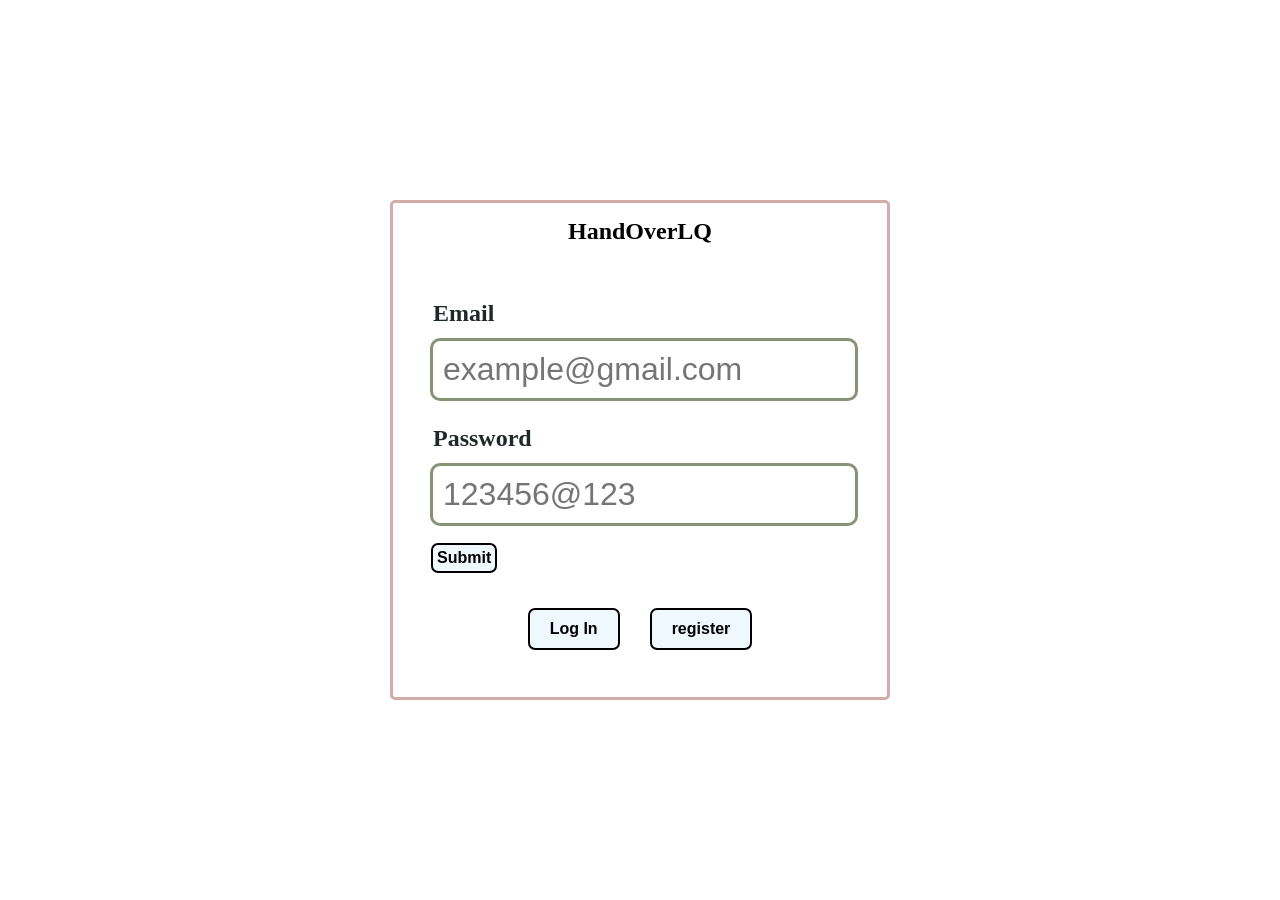
==== index.html @ 6b8fb601 "Initial commit for HandOverIQ frontend" ====
<!DOCTYPE html>
<html lang="en">
<head>
    <meta charset="UTF-8">
    <meta name="viewport" content="width=device-width, initial-scale=1.0">
    <title>HandOverIQ</title>
    <link rel="stylesheet" href="css/style.css">
</head>
<body>
    
    <div class="container">
        <h2>HandOverLQ</h2>


         <!-- for log In users -->
        <form class="login-form" id="loginForm">
           <div class="email">
             <label for="email" >Email</label>
             <input type="email" name="email" id="emailInput" placeholder="example@gmail.com" required>
           </div>

           <div class="password">
            <label for="password">Password</label>
            <input type="password" name="password" id="inputpassword" placeholder="123456@123" required>
           </div>

           <!-- Login ke liye naya Submit button -->
           <button type="submit" class="submit-btn">Submit</button>

        </form>


         <!-- for register users -->
        <form class="register-form hidden" id="registerForm">

            <div class="name">
             <label for="nameInput">Name</label>
             <input type="text" name="name" id="nameInput" placeholder="Enter name" required>
             </div>

             <div class="email">
             <label for="email" >Email</label>
             <input type="email" name="email" id="regEmailInput" placeholder="example@gmail.com" required>
             </div>

           <div class="password">
            <label for="password">Password</label>
            <input type="password" name="password" id="regPasswordInput" placeholder="123456@123" required>
           </div>

           <!-- Login ke liye naya Submit button -->
           <button type="submit" class="submit-btn">Submit</button>

        </form>
        
        <div class="btn-grp">
             <button id="showLoginBtn">Log In</button>
             <button id="showRegisterBtn">register</button> 
        </div>

    </div>


   <script src="javaScript/app.js"></script>
</body>
</html>
---- css/style.css ----
* {
    padding: 0;
    margin: 0;
    box-sizing: border-box;
}

body {
    display: flex;
    justify-content: center; 
    align-items: center;     
    height: 100vh;           
    margin: 0;               
}

.container {
    width: 500px;
    height: 500px;
    border: 3px solid rgb(209, 172, 172);
    border-radius: 5px;
    display: flex;
    flex-direction: column;
    align-items: center;
}

h2 {
    text-align: center;
    padding: 10px;
    margin: 5px;
}

.login-form {
    margin: 10px;
    padding: 15px;
}

.email {
    display: flex;
    flex-direction: column;
    justify-content: center;
    margin: 3px;
    padding: 5px;
    
}

.name {
    display: flex;
    flex-direction: column;
    justify-content: center;
    margin: 3px;
    padding: 5px;
    
}

.password {
    display: flex;
    flex-direction: column;
    justify-content: center;
    margin: 3px;
    padding: 5px;
}

label {
    color: rgb(32, 40, 40);
    font-weight: 900;
    font-style:normal;
    font-size: x-large;
    padding: 7px;
}

input {
    width: 100%;
    border: 3px solid rgb(135, 147, 117);
    border-radius: 10px;
    font-size: xx-large;
    box-sizing: border-box;
    margin: 4px;
    padding: 10px;
}

input:focus {
    outline: none;
    border: 3px solid #007BFF;
    box-shadow: 0 0 5px rgba(0, 123, 255, 0.3);
}

.btn-grp {
    display: flex;
    gap: 20px;
    justify-content: center;
}

button {
    font-size: 16px; 
    padding: 10px 20px; 
    margin: 5px; 
    color: black; 
    background-color: aliceblue;
    border: 2px solid black;
    border-radius: 7px;
    cursor: pointer; /* Clickable feel ke liye */
    font-weight: bold; /* Text thoda ubhar ke aayega */
    transition: 0.3s ease; /* Hover effect ko smooth karega */
}

/* Jab mouse button ke upar jayega */
button:hover {
    background-color: black;
    color: aliceblue;
}


/* .register-form {
    display: none;
} */
 

.hidden {
    display: none;
}

/* .login-form {
    display: none;
} */

.submit-btn {
    font-size: 16px; 
    padding: 4px; 
    margin-left: 13px; 
    color: black; 
    background-color: aliceblue;
    border: 2px solid black;
    border-radius: 7px;
    cursor: pointer; /* Clickable feel ke liye */
    font-weight: bold; /* Text thoda ubhar ke aayega */
    transition: 0.3s ease; /* Hover effect ko smooth karega */
}

.submit-btn:hover {
    background-color: #c5d8ed; /* Thoda sa dark shade ho jayega */
}

/* Jab user click karke dabayega */
.submit-btn:active {
    transform: scale(0.96); /* Click karte hi button halka sa andar dabega */
}
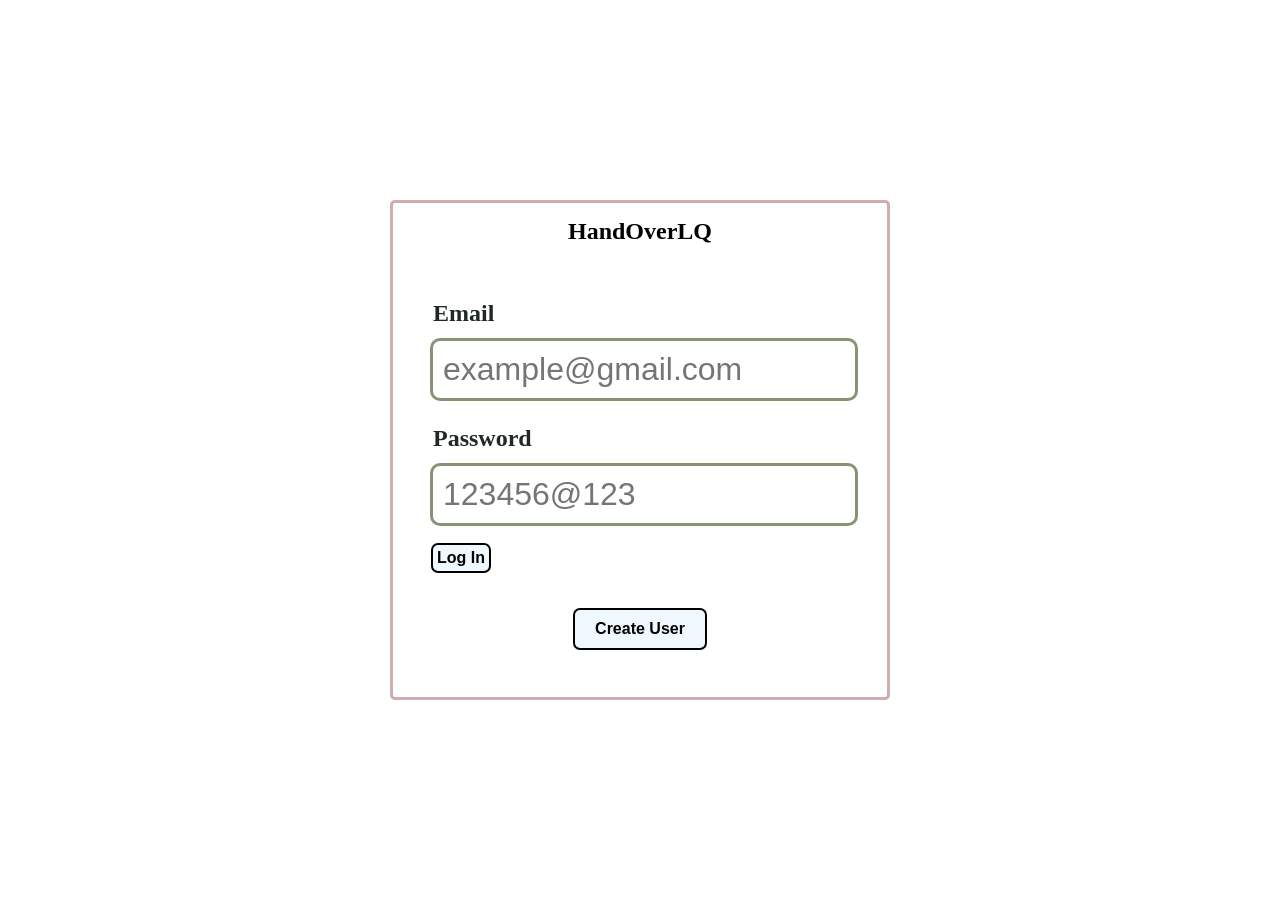
==== commit b0ebe937: "fix: the registeration form:" ====
--- a/index.html
+++ b/index.html
@@ -25,7 +25,7 @@
            </div>
 
            <!-- Login ke liye naya Submit button -->
-           <button type="submit" class="submit-btn">Submit</button>
+           <button type="submit" class="submit-btn">Log In</button>
 
         </form>
 
@@ -49,13 +49,12 @@
            </div>
 
            <!-- Login ke liye naya Submit button -->
-           <button type="submit" class="submit-btn">Submit</button>
+           <button type="submit" class="submit-btn">Create User</button>
 
         </form>
         
         <div class="btn-grp">
-             <button id="showLoginBtn">Log In</button>
-             <button id="showRegisterBtn">register</button> 
+             <button type="button" id="toggleBtn">Create User</button> 
         </div>
 
     </div>
--- a/css/style.css
+++ b/css/style.css
@@ -118,6 +118,10 @@
     display: none;
 }
 
+/* #showLoginBtn {
+    display: none;
+} */
+
 /* .login-form {
     display: none;
 } */
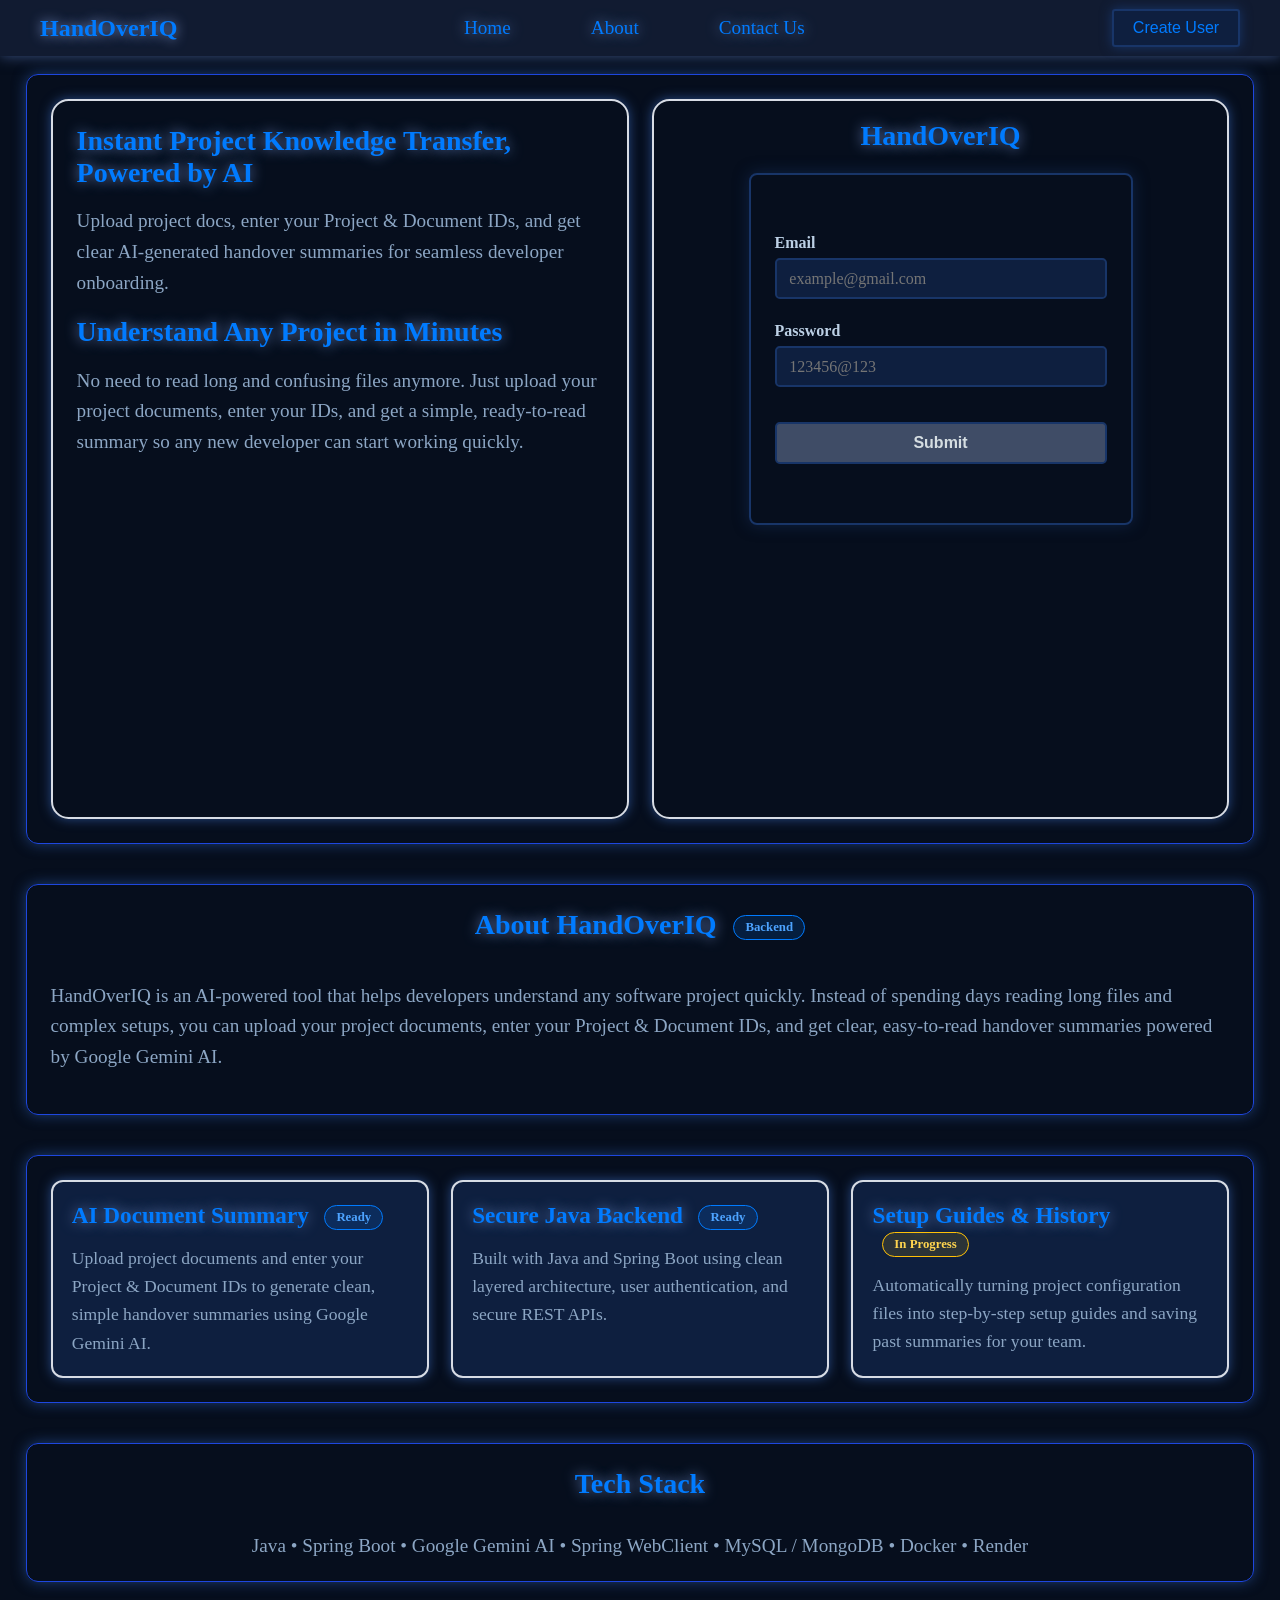
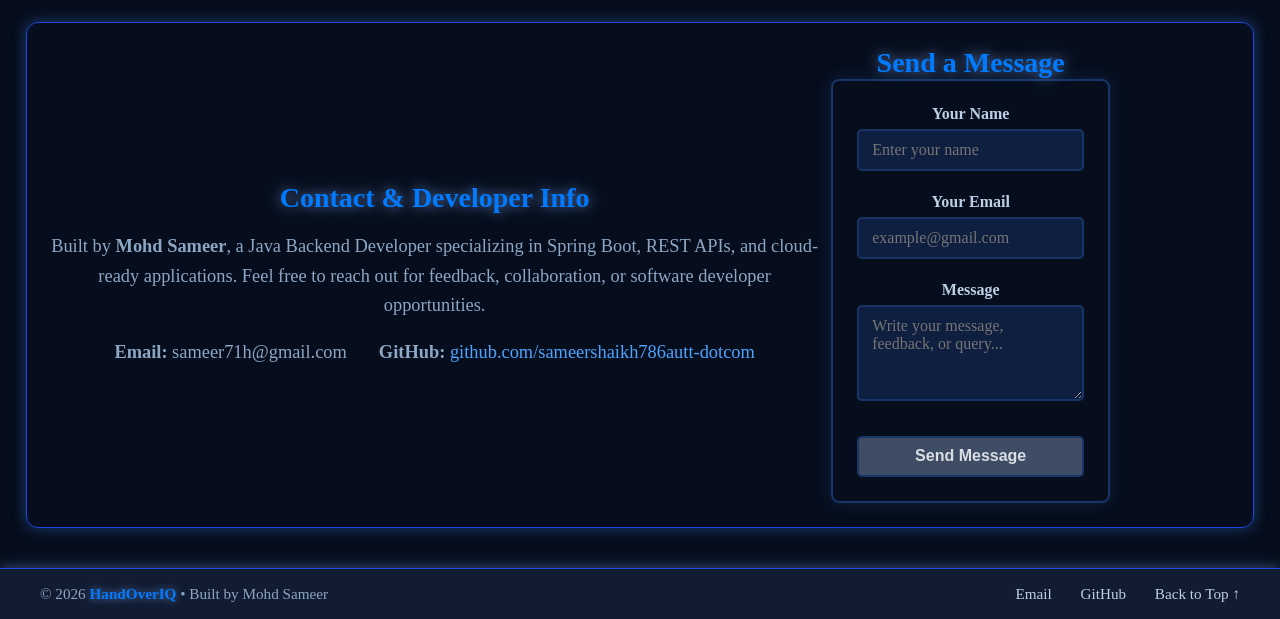
==== commit 62d028e3: "Update full UI for better experience" ====
--- a/index.html
+++ b/index.html
@@ -1,65 +1,250 @@
-<!DOCTYPE html>
+<!doctype html>
 <html lang="en">
-<head>
-    <meta charset="UTF-8">
-    <meta name="viewport" content="width=device-width, initial-scale=1.0">
+  <head>
+    <meta charset="UTF-8" />
+    <meta name="viewport" content="width=device-width, initial-scale=1.0" />
     <title>HandOverIQ</title>
-    <link rel="stylesheet" href="css/style.css">
-</head>
-<body>
-    
-    <div class="container">
-        <h2>HandOverLQ</h2>
-
-
-         <!-- for log In users -->
-        <form class="login-form" id="loginForm">
-           <div class="email">
-             <label for="email" >Email</label>
-             <input type="email" name="email" id="emailInput" placeholder="example@gmail.com" required>
-           </div>
-
-           <div class="password">
-            <label for="password">Password</label>
-            <input type="password" name="password" id="inputpassword" placeholder="123456@123" required>
-           </div>
-
-           <!-- Login ke liye naya Submit button -->
-           <button type="submit" class="submit-btn">Log In</button>
-
-        </form>
-
-
-         <!-- for register users -->
-        <form class="register-form hidden" id="registerForm">
-
+    <link rel="stylesheet" href="css/style.css" />
+  </head>
+  <body>
+    <header id="main-header">
+      <h2 id="handOver">HandOverIQ</h2>
+      <nav id="nav-bar">
+        <ul id="nav-content">
+          <li><a href="#home">Home</a></li>
+          <li><a href="#about">About</a></li>
+          <li><a href="#contact">Contact Us</a></li>
+        </ul>
+      </nav>
+      <button type="button" id="toggleBtn">Create User</button>
+    </header>
+
+    <main id="container">
+      <!-- HOME SECTION -->
+      <section id="home" class="card">
+        <div id="hero-text">
+          <h1 id="main-heading" class="heading">
+            Instant Project Knowledge Transfer, Powered by AI
+          </h1>
+          <p id="main-para" class="para">
+            Upload project docs, enter your Project & Document IDs, and get
+            clear AI-generated handover summaries for seamless developer
+            onboarding.
+          </p>
+          <h2 id="sub-heading" class="heading">
+            Understand Any Project in Minutes
+          </h2>
+          <p id="sub-para" class="para">
+            No need to read long and confusing files anymore. Just upload your
+            project documents, enter your IDs, and get a simple, ready-to-read
+            summary so any new developer can start working quickly.
+          </p>
+        </div>
+
+        <div id="hero-form">
+          <!-- Login Form -->
+          <h2 id="form-heading">HandOverIQ</h2>
+          <form class="login-form" id="loginForm">
+            <div class="email">
+              <label for="emailInput">Email</label>
+              <input
+                type="email"
+                name="email"
+                id="emailInput"
+                placeholder="example@gmail.com"
+                required
+              />
+            </div>
+
+            <div class="password">
+              <label for="inputpassword">Password</label>
+              <input
+                type="password"
+                name="password"
+                id="inputpassword"
+                placeholder="123456@123"
+                required
+              />
+            </div>
+
+            <button type="submit" class="submit-btn" id="logIn-btn">
+              Submit
+            </button>
+          </form>
+
+          <!-- Register Form -->
+          <form class="register-form hidden" id="registerForm">
             <div class="name">
-             <label for="nameInput">Name</label>
-             <input type="text" name="name" id="nameInput" placeholder="Enter name" required>
-             </div>
-
-             <div class="email">
-             <label for="email" >Email</label>
-             <input type="email" name="email" id="regEmailInput" placeholder="example@gmail.com" required>
-             </div>
-
-           <div class="password">
-            <label for="password">Password</label>
-            <input type="password" name="password" id="regPasswordInput" placeholder="123456@123" required>
-           </div>
-
-           <!-- Login ke liye naya Submit button -->
-           <button type="submit" class="submit-btn">Create User</button>
-
-        </form>
-        
-        <div class="btn-grp">
-             <button type="button" id="toggleBtn">Create User</button> 
-        </div>
-
-    </div>
-
-
-   <script src="javaScript/app.js"></script>
-</body>
-</html>+              <label for="nameInput">Name</label>
+              <input
+                type="text"
+                name="name"
+                id="nameInput"
+                placeholder="Enter name"
+                required
+              />
+            </div>
+
+            <div class="email">
+              <label for="regEmailInput">Email</label>
+              <input
+                type="email"
+                name="email"
+                id="regEmailInput"
+                placeholder="example@gmail.com"
+                required
+              />
+            </div>
+
+            <div class="password">
+              <label for="regPasswordInput">Password</label>
+              <input
+                type="password"
+                name="password"
+                id="regPasswordInput"
+                placeholder="123456@123"
+                required
+              />
+            </div>
+
+            <button type="submit" class="submit-btn" id="create-btn">
+              Create User
+            </button>
+          </form>
+        </div>
+      </section>
+
+      <!-- ABOUT SECTION -->
+      <section id="about" class="card">
+        <h2 class="heading" id="heading-about">
+          About HandOverIQ <span class="status-badge">Backend </span>
+        </h2>
+        <p id="para-about" class="para">
+          HandOverIQ is an AI-powered tool that helps developers understand any
+          software project quickly. Instead of spending days reading long files
+          and complex setups, you can upload your project documents, enter your
+          Project & Document IDs, and get clear, easy-to-read handover summaries
+          powered by Google Gemini AI.
+        </p>
+      </section>
+
+      <!-- ABOUT FEATURE CARDS -->
+      <section id="about-card" class="card">
+        <div class="sec-card">
+          <h2>AI Document Summary <span class="status-badge">Ready</span></h2>
+          <p>
+            Upload project documents and enter your Project & Document IDs to
+            generate clean, simple handover summaries using Google Gemini AI.
+          </p>
+        </div>
+        <div class="sec-card">
+          <h2>Secure Java Backend <span class="status-badge">Ready</span></h2>
+          <p>
+            Built with Java and Spring Boot using clean layered architecture,
+            user authentication, and secure REST APIs.
+          </p>
+        </div>
+        <div class="sec-card">
+          <h2>
+            Setup Guides & History
+            <span class="status-badge progress">In Progress</span>
+          </h2>
+          <p>
+            Automatically turning project configuration files into step-by-step
+            setup guides and saving past summaries for your team.
+          </p>
+        </div>
+      </section>
+
+      <!-- TECH STACK -->
+      <section id="about-tech" class="card">
+        <h2>Tech Stack</h2>
+        <p>
+          Java • Spring Boot • Google Gemini AI • Spring WebClient • MySQL /
+          MongoDB • Docker • Render
+        </p>
+      </section>
+
+      <!-- CONTACT SECTION -->
+      <section id="contact" class="card">
+        <div id="contact-info">
+          <h2 class="heading">Contact & Developer Info</h2>
+          <p class="para">
+            Built by <strong>Mohd Sameer</strong>, a Java Backend Developer
+            specializing in Spring Boot, REST APIs, and cloud-ready
+            applications. Feel free to reach out for feedback, collaboration, or
+            software developer opportunities.
+          </p>
+          <div class="contact-details">
+            <p><strong>Email:</strong> sameer71h@gmail.com</p>
+            <p>
+              <strong>GitHub:</strong>
+              <a
+                href="https://github.com/sameershaikh786autt-dotcom"
+                target="_blank"
+                >github.com/sameershaikh786autt-dotcom</a
+              >
+            </p>
+          </div>
+        </div>
+
+        <div id="contact-form-box">
+          <h2 class="heading">Send a Message</h2>
+          <form class="contact-form" id="contactForm">
+            <div class="name">
+              <label for="contactName">Your Name</label>
+              <input
+                type="text"
+                name="contactName"
+                id="contactName"
+                placeholder="Enter your name"
+                required
+              />
+            </div>
+
+            <div class="email">
+              <label for="contactEmail">Your Email</label>
+              <input
+                type="email"
+                name="contactEmail"
+                id="contactEmail"
+                placeholder="example@gmail.com"
+                required
+              />
+            </div>
+
+            <div class="message">
+              <label for="contactMessage">Message</label>
+              <textarea
+                name="contactMessage"
+                id="contactMessage"
+                rows="4"
+                placeholder="Write your message, feedback, or query..."
+                required
+              ></textarea>
+            </div>
+
+            <button type="submit" class="submit-btn" id="contact-btn">
+              Send Message
+            </button>
+          </form>
+        </div>
+      </section>
+    </main>
+
+    <footer id="main-footer">
+      <p class="footer-text">
+        © 2026 <span>HandOverIQ</span> • Built by Mohd Sameer
+      </p>
+      <div class="footer-links">
+        <a href="mailto:sameer71h@gmail.com">Email</a>
+        <a href="https://github.com/sameershaikh786autt-dotcom" target="_blank"
+          >GitHub</a
+        >
+        <a href="#home">Back to Top ↑</a>
+      </div>
+    </footer>
+
+    <script src="javaScript/app.js"></script>
+  </body>
+</html>
--- a/css/style.css
+++ b/css/style.css
@@ -1,149 +1,406 @@
 * {
+    margin: 0;
     padding: 0;
-    margin: 0;
     box-sizing: border-box;
 }
 
+html {
+    scroll-behavior: smooth;
+    scroll-padding-top: 5rem;
+}
+
 body {
-    display: flex;
-    justify-content: center; 
-    align-items: center;     
-    height: 100vh;           
-    margin: 0;               
-}
-
-.container {
-    width: 500px;
-    height: 500px;
-    border: 3px solid rgb(209, 172, 172);
-    border-radius: 5px;
-    display: flex;
+    background-color: rgb(6, 14, 29);
+    color: rgb(248, 250, 252);
+    min-height: 100vh;
+}
+
+#main-header {
+    display: flex;
+    justify-content: space-between;
+    align-items: center;
+    background-color: rgb(17, 27, 49);
+    position: sticky;
+    top: 0;
+    z-index: 1000;
+    box-shadow: 0 0 13px rgb(57, 79, 125);
+    min-height: 3.5rem;
+    padding: 0.5rem 2.5rem;
+}
+
+#container {
+    margin-bottom: 2rem;
+}
+
+#handOver {
+    color: #007BFF;
+    cursor: pointer;
+    text-shadow: 0 0 12px rgb(125, 150, 205);
+}
+
+#nav-content {
+    display: flex;
+    justify-content: space-around;
+    align-items: center;
+    gap: 5rem;
+    margin-right: 1.3rem;
+    list-style: none;
+}
+
+#nav-content li a {
+    text-decoration: none;
+    color: #007BFF;
+    text-shadow: 0 0 13px rgb(102, 129, 187);
+    font-size: 1.2rem;
+}
+
+#toggleBtn {
+    background-color: rgb(14, 31, 63);
+    outline: none;
+    border: 2px solid rgb(24, 53, 104);
+    border-radius: 0.2rem;
+    padding: 0.5rem;
+    width: 8rem;
+    color: #007BFF;
+    font-weight: 500;
+    font-size: 1rem;
+    box-shadow: 0 0 12px rgb(24, 53, 104);
+    transition: all 0.3s ease;
+    cursor: pointer;
+}
+
+#toggleBtn:hover {
+    border-radius: 0.3rem;
+    border-color: rgb(20, 55, 126);
+    transform: scale(1.05);
+}
+
+#toggleBtn:active {
+    background-color: rgb(17, 27, 49);
+    box-shadow: 0 0 12px rgb(24, 53, 104);
+    transform: scale(0.98);
+}
+
+.card {
+    width: 96vw;
+    min-width: 70vw;
+    border: 1px solid rgb(30, 71, 223);
+    border-radius: 0.75rem;
+    margin: 1.1rem auto 2.5rem auto;
+    box-shadow: 0 0 14px rgb(29, 61, 116);
+    display: flex;
+    flex-direction: row;
+    gap: 1.4rem;
+    padding: 1.5rem;
+}
+
+#hero-text {
+    width: 50%;
+    height: 80vh;
+    border: 2px solid rgb(215, 220, 229);
+    border-radius: 1.1rem;
+    box-shadow: 0 0 12px rgb(39, 73, 133);
+    padding: 1.5rem;
+}
+
+.heading {
+    color: #007BFF;
+    text-shadow: 0 0 13px rgb(102, 129, 187);
+    font-size: 1.75rem;
+    font-weight: 700;
+}
+
+.para {
+    color: #8ca6c4;
+    margin: 1.1rem 0;
+    font-size: 1.2rem;
+    font-weight: 400;
+    text-shadow: none;
+    line-height: 1.6;
+    text-align: left;
+    word-wrap: break-word;
+    overflow-wrap: break-word;
+    white-space: normal;
+}
+
+#hero-form {
+    width: 50%;
+    height: 80vh;
+    border: 2px solid rgb(215, 220, 229);
+    border-radius: 1.1rem;
+    box-shadow: 0 0 12px rgb(39, 73, 133);
+    display: flex;
+    align-items: center;
     flex-direction: column;
-    align-items: center;
-}
-
-h2 {
-    text-align: center;
-    padding: 10px;
-    margin: 5px;
-}
-
-.login-form {
-    margin: 10px;
-    padding: 15px;
-}
-
-.email {
+    gap: 1.3rem;
+}
+
+#form-heading {
+    margin-top: 1.2rem;
+    color: #007BFF;
+    text-shadow: 0 0 13px rgb(102, 129, 187);
+    font-size: 1.75rem;
+    font-weight: 700;
+}
+
+.login-form,
+.register-form,
+.contact-form {
+    width: 100%;
+    max-width: 24rem;
+    min-height: 22rem;
+    border: 2px solid rgb(24, 53, 104);
+    border-radius: 0.5rem;
     display: flex;
     flex-direction: column;
     justify-content: center;
-    margin: 3px;
-    padding: 5px;
-    
-}
-
-.name {
+    gap: 0.8rem;
+    padding: 1.5rem;
+    box-shadow: 0 0 15px rgba(24, 53, 104, 0.5);
+}
+
+.email,
+.password,
+.name,
+.message {
     display: flex;
     flex-direction: column;
-    justify-content: center;
-    margin: 3px;
-    padding: 5px;
-    
-}
-
-.password {
-    display: flex;
-    flex-direction: column;
-    justify-content: center;
-    margin: 3px;
-    padding: 5px;
 }
 
 label {
-    color: rgb(32, 40, 40);
-    font-weight: 900;
-    font-style:normal;
-    font-size: x-large;
-    padding: 7px;
-}
-
-input {
+    display: block;
+    font-weight: 600;
+    font-size: 1rem;
+    color: #bcd0e5;
+    margin-bottom: 0.4rem;
+}
+
+input,
+textarea {
     width: 100%;
-    border: 3px solid rgb(135, 147, 117);
-    border-radius: 10px;
-    font-size: xx-large;
-    box-sizing: border-box;
-    margin: 4px;
-    padding: 10px;
-}
-
-input:focus {
+    border: 2px solid rgb(24, 53, 104);
+    border-radius: 0.3rem;
+    background-color: rgb(14, 31, 63);
+    color: #ffffff;
+    font-size: 1rem;
+    padding: 0.6rem 0.8rem;
+    margin-bottom: 0.6rem;
+    font-family: inherit;
+    resize: vertical;
+}
+
+input:focus,
+textarea:focus {
     outline: none;
-    border: 3px solid #007BFF;
-    box-shadow: 0 0 5px rgba(0, 123, 255, 0.3);
-}
-
-.btn-grp {
-    display: flex;
-    gap: 20px;
-    justify-content: center;
-}
-
-button {
-    font-size: 16px; 
-    padding: 10px 20px; 
-    margin: 5px; 
-    color: black; 
-    background-color: aliceblue;
-    border: 2px solid black;
-    border-radius: 7px;
-    cursor: pointer; /* Clickable feel ke liye */
-    font-weight: bold; /* Text thoda ubhar ke aayega */
-    transition: 0.3s ease; /* Hover effect ko smooth karega */
-}
-
-/* Jab mouse button ke upar jayega */
-button:hover {
-    background-color: black;
-    color: aliceblue;
-}
-
-
-/* .register-form {
-    display: none;
-} */
- 
+    border-color: #007BFF;
+    box-shadow: 0 0 8px rgba(0, 123, 255, 0.5);
+}
+
+.submit-btn {
+    width: 100%;
+    border: 2px solid rgb(24, 53, 104);
+    border-radius: 0.3rem;
+    background-color: rgb(63, 76, 102);
+    color: #d6dee2;
+    font-size: 1rem;
+    font-weight: 600;
+    padding: 0.6rem 0.8rem;
+    cursor: pointer;
+    transition: all 0.25s ease;
+}
+
+.submit-btn:hover {
+    background-color: #007BFF;
+    border-color: #007BFF;
+    color: #ffffff;
+    box-shadow: 0 0 13px rgba(0, 123, 255, 0.5);
+    transform: translateY(-2px);
+}
+
+.submit-btn:active {
+    transform: scale(0.97);
+}
+
+#logIn-btn,
+#create-btn,
+#contact-btn {
+    margin-top: 0.8rem;
+}
 
 .hidden {
     display: none;
 }
 
-/* #showLoginBtn {
-    display: none;
-} */
-
-/* .login-form {
-    display: none;
-} */
-
-.submit-btn {
-    font-size: 16px; 
-    padding: 4px; 
-    margin-left: 13px; 
-    color: black; 
-    background-color: aliceblue;
-    border: 2px solid black;
-    border-radius: 7px;
-    cursor: pointer; /* Clickable feel ke liye */
-    font-weight: bold; /* Text thoda ubhar ke aayega */
-    transition: 0.3s ease; /* Hover effect ko smooth karega */
-}
-
-.submit-btn:hover {
-    background-color: #c5d8ed; /* Thoda sa dark shade ho jayega */
-}
-
-/* Jab user click karke dabayega */
-.submit-btn:active {
-    transform: scale(0.96); /* Click karte hi button halka sa andar dabega */
-}
+/* Status Badges */
+.status-badge {
+    display: inline-block;
+    font-size: 0.8rem;
+    font-weight: 600;
+    padding: 0.25rem 0.7rem;
+    margin-left: 0.6rem;
+    border-radius: 1rem;
+    background-color: rgba(0, 123, 255, 0.15);
+    color: #4da3ff;
+    border: 1px solid #007BFF;
+    vertical-align: middle;
+    text-shadow: none;
+}
+
+.status-badge.progress {
+    background-color: rgba(255, 193, 7, 0.12);
+    color: #ffd54f;
+    border-color: #ffc107;
+}
+
+/* About Section */
+#about {
+    display: flex;
+    justify-content: center;
+    flex-direction: column;
+}
+
+#heading-about {
+    text-align: center;
+}
+
+#about-card {
+    display: flex;
+    flex-direction: row;
+    flex-wrap: wrap;
+    gap: 1.4rem;
+}
+
+.sec-card {
+    flex: 1 1 18rem;
+    background-color: rgb(14, 31, 63);
+    border: 2px solid rgb(215, 220, 229);
+    border-radius: 0.75rem;
+    box-shadow: 0 0 12px rgb(39, 73, 133);
+    padding: 1.2rem;
+}
+
+.sec-card h2 {
+    color: #007BFF;
+    text-shadow: 0 0 13px rgb(102, 129, 187);
+    font-size: 1.45rem;
+    font-weight: 700;
+}
+
+.sec-card p {
+    color: #8ca6c4;
+    margin: 0.9rem 0 0 0;
+    font-size: 1.1rem;
+    line-height: 1.6;
+}
+
+/* Tech Stack Section */
+#about-tech {
+    display: flex;
+    justify-content: center;
+    align-items: center;
+    flex-direction: column;
+}
+
+#about-tech h2 {
+    color: #007BFF;
+    text-shadow: 0 0 13px rgb(102, 129, 187);
+    font-size: 1.75rem;
+    font-weight: 700;
+}
+
+#about-tech p {
+    color: #8ca6c4;
+    margin: 0.8rem 0 0 0;
+    font-size: 1.2rem;
+    text-align: center;
+}
+
+/* Contact Section (Single Clean Card) */
+#contact {
+    display: flex;
+    flex-direction: row;
+    align-items: center;
+    text-align: center;
+    gap: 0.8rem;
+}
+
+#contact h2 {
+    color: #007BFF;
+    text-shadow: 0 0 13px rgb(102, 129, 187);
+    font-size: 1.75rem;
+    font-weight: 700;
+}
+
+#contact p {
+    color: #8ca6c4;
+    max-width: 48rem;
+    font-size: 1.15rem;
+    line-height: 1.6;
+    text-align: center;
+}
+
+.contact-details {
+    margin-top: 0.5rem;
+    display: flex;
+    flex-wrap: wrap;
+    justify-content: center;
+    gap: 2rem;
+}
+
+.contact-details p {
+    color: #bcd0e5;
+    font-size: 1.1rem;
+}
+
+.contact-details a {
+    color: #4da3ff;
+    text-decoration: none;
+}
+
+.contact-details a:hover {
+    text-decoration: underline;
+}
+
+/* Footer Section */
+#main-footer {
+    display: flex;
+    justify-content: space-between;
+    align-items: center;
+    flex-wrap: wrap;
+    gap: 1rem;
+    background-color: rgb(17, 27, 49);
+    border-top: 1px solid rgb(30, 71, 223);
+    box-shadow: 0 0 13px rgb(57, 79, 125);
+    padding: 1rem 2.5rem;
+    margin-top: 2rem;
+}
+
+.footer-text {
+    color: #8ca6c4;
+    font-size: 0.95rem;
+}
+
+.footer-text span {
+    color: #007BFF;
+    font-weight: 700;
+    text-shadow: 0 0 8px rgb(102, 129, 187);
+}
+
+.footer-links {
+    display: flex;
+    align-items: center;
+    gap: 1.8rem;
+}
+
+.footer-links a {
+    text-decoration: none;
+    color: #bcd0e5;
+    font-size: 0.95rem;
+    font-weight: 500;
+    transition: color 0.25s ease, text-shadow 0.25s ease;
+}
+
+.footer-links a:hover {
+    color: #007BFF;
+    text-shadow: 0 0 10px rgba(0, 123, 255, 0.6);
+}
